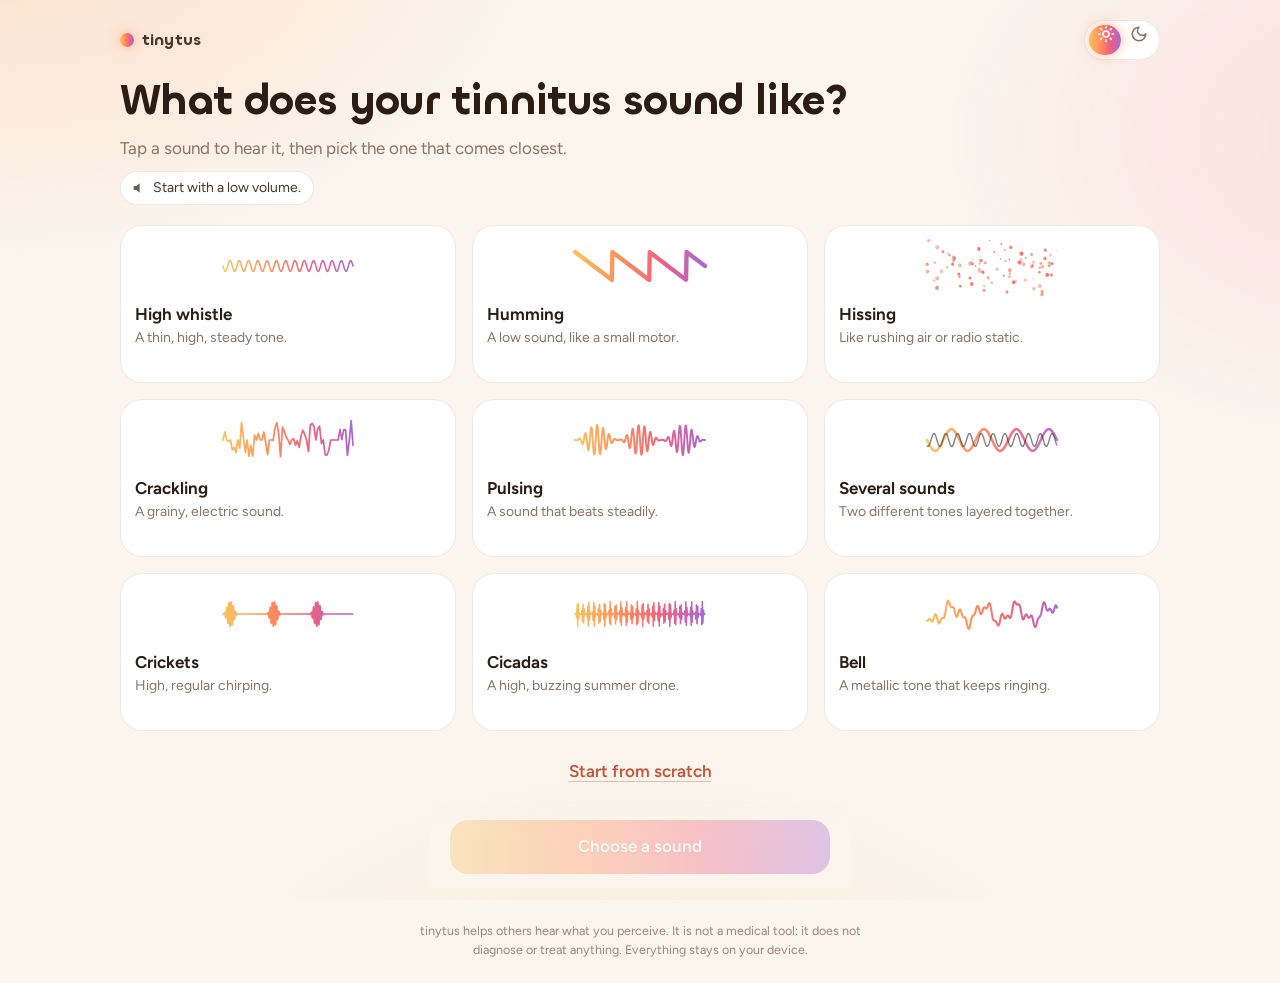
==== index.html @ e1b3e83a "Extend the frequency range to 20 Hz - 20 kHz - The spectrum and the frequency field now cover the fu" ====
<!doctype html>
<html lang="en">
<head>
  <meta charset="utf-8">
  <meta name="viewport" content="width=device-width, initial-scale=1, viewport-fit=cover">
  <meta name="theme-color" content="#fbf5ee">
  <meta name="description" content="Recreate the sound of your tinnitus and let your loved ones hear it.">
  <meta property="og:type" content="website">
  <meta property="og:site_name" content="tinytus">
  <meta property="og:url" content="https://tinytus.vercel.app/">
  <meta property="og:title" content="tinytus — hear what I hear">
  <meta property="og:description" content="Recreate the sound of your tinnitus and let your loved ones hear it.">
  <meta property="og:image" content="https://tinytus.vercel.app/images/og-image.jpg">
  <meta property="og:image:width" content="1200">
  <meta property="og:image:height" content="630">
  <meta property="og:image:alt" content="tinytus — Hear what I hear. A warm colour spectrum with two sound dots.">
  <meta name="twitter:card" content="summary_large_image">
  <meta name="twitter:image" content="https://tinytus.vercel.app/images/og-image.jpg">
  <title>tinytus</title>
  <!-- Apply the saved theme before the first paint (no flash). -->
  <script>try { if (localStorage.getItem('tinytus-theme') === 'night') document.documentElement.dataset.theme = 'night'; } catch (e) {}</script>
  <link rel="icon" href="icon.svg" type="image/svg+xml">
  <link rel="apple-touch-icon" href="apple-touch-icon.png">
  <link rel="preconnect" href="https://fonts.googleapis.com">
  <link rel="preconnect" href="https://fonts.gstatic.com" crossorigin>
  <link rel="stylesheet" href="https://fonts.googleapis.com/css2?family=Figtree:wght@400..700&display=swap">
  <link rel="preload" href="fonts/Chillax-Variable.woff2" as="font" type="font/woff2" crossorigin>
  <link rel="stylesheet" href="style.css">
  <script type="module" src="app.js"></script>
  <!-- Vercel Web Analytics: cookie-free visitor counts (only active once deployed on Vercel) -->
  <script>window.va = window.va || function () { (window.vaq = window.vaq || []).push(arguments); };</script>
  <script defer src="/_vercel/insights/script.js"></script>
</head>
<body class="tt-app">
  <svg width="0" height="0" style="position:absolute" aria-hidden="true">
    <defs>
      <linearGradient id="spec" x1="0" x2="1" y1="0" y2="0">
        <stop offset="0" style="stop-color:var(--spec-1)"/><stop offset=".35" style="stop-color:var(--spec-2)"/>
        <stop offset=".66" style="stop-color:var(--spec-3)"/><stop offset="1" style="stop-color:var(--spec-4)"/>
      </linearGradient>
      <symbol id="i-volume" viewBox="0 0 24 24"><path d="M4 9v6h4l5 4V5L8 9H4z" fill="currentColor"/></symbol>
      <symbol id="i-clock" viewBox="0 0 24 24"><path d="M12 3a9 9 0 1 0 9 9 9 9 0 0 0-9-9zm0 16a7 7 0 1 1 7-7 7 7 0 0 1-7 7zm.5-11H11v5l4.2 2.5.8-1.2-3.5-2.1z" fill="currentColor"/></symbol>
      <symbol id="i-share" viewBox="0 0 24 24"><path d="M12 3l4 4h-3v8h-2V7H8l4-4zM5 13h2v6h10v-6h2v8H5v-8z" fill="currentColor"/></symbol>
      <!-- Lucide (ISC): sun, moon, infinity -->
      <symbol id="i-sun" viewBox="0 0 24 24" fill="none" stroke="currentColor" stroke-width="2.2" stroke-linecap="round" stroke-linejoin="round"><path d="M12 2v2M12 20v2m-7.07-17.07 1.41 1.41m11.32 11.32 1.41 1.41M2 12h2m16 0h2M6.34 17.66l-1.41 1.41M19.07 4.93l-1.41 1.41"/><path d="M16 12a4 4 0 1 1-8 0 4 4 0 0 1 8 0Z"/></symbol>
      <symbol id="i-moon" viewBox="0 0 24 24" fill="none" stroke="currentColor" stroke-width="2.2" stroke-linecap="round" stroke-linejoin="round"><path d="M12 3a6 6 0 0 0 9 9 9 9 0 1 1-9-9Z"/></symbol>
      <symbol id="i-infinity" viewBox="0 0 24 24" fill="none" stroke="currentColor" stroke-width="2.2" stroke-linecap="round" stroke-linejoin="round"><path d="M12 12c-2-2.67-4-4-6-4a4 4 0 1 0 0 8c2 0 4-1.33 6-4Zm0 0c2 2.67 4 4 6 4a4 4 0 0 0 0-8c-2 0-4 1.33-6 4Z"/></symbol>
    </defs>
  </svg>

  <main id="app">
    <!-- 1. Choose a sound -->
    <section id="home" class="screen tt-screen">
      <div class="tt-topbar">
        <p class="tt-brand"><span class="tt-brand-dot"></span>tinytus</p>
        <button class="tt-theme" data-theme-toggle role="switch" aria-checked="false" aria-label="Night mode"><span class="on"><svg><use href="#i-sun"/></svg></span><span><svg><use href="#i-moon"/></svg></span></button>
      </div>
      <h1 class="tt-h1">What does your tinnitus sound like?</h1>
      <p class="tt-lead">Tap a sound to hear it, then pick the one that comes closest.</p>
      <p class="tt-caution"><svg aria-hidden="true"><use href="#i-volume"/></svg>Start with a low volume.</p>
      <button id="resume" class="tt-resume" hidden>
        <span class="tt-resume-art"></span><span><strong>Continue with my sound</strong><small>Your latest composition</small></span><span class="tt-chev">›</span>
      </button>
      <div id="presets" class="tt-presets"></div>
      <button id="fromScratch" class="tt-link">Start from scratch</button>
      <div class="tt-sticky"><button id="toEditor" class="tt-btn tt-btn--primary" disabled>Choose a sound</button></div>
    </section>

    <!-- 2. Editor -->
    <section id="editor" class="screen tt-screen" hidden>
      <header class="editor-bar">
        <button id="back" class="tt-icon-btn" aria-label="Back to sounds">‹</button>
        <h2 class="tt-h2">Fine-tune your sound</h2>
        <button class="tt-theme" data-theme-toggle role="switch" aria-checked="false" aria-label="Night mode"><span class="on"><svg><use href="#i-sun"/></svg></span><span><svg><use href="#i-moon"/></svg></span></button>
      </header>
      <div class="editor-grid">
        <div class="pad-col">
          <div id="tracks" class="tt-tracks"></div>
          <div id="pad" class="tt-pad" tabindex="0" role="application" aria-label="Spectrum: drag horizontally for a lower or higher sound, vertically for a purer or more diffuse sound">
            <div class="tt-pad-surface"><div class="tt-pad-grain"></div></div>
            <span class="tt-pad-lbl t">Pure</span>
            <span class="tt-pad-lbl b">Diffuse</span>
            <span class="tt-pad-lbl l">Lower</span>
            <span class="tt-pad-lbl r">Higher</span>
            <div id="padDots"></div>
          </div>
          <div class="freq-ctl">
            <span class="tt-ctl-name">Frequency</span>
            <div class="freq-box">
              <button id="freqDown" class="tt-icon-btn" aria-label="Lower frequency">−</button>
              <label class="freq-field"><input id="freq" class="tt-input" inputmode="decimal" enterkeyhint="done" autocomplete="off" aria-label="Frequency in hertz"><span>Hz</span></label>
              <button id="freqUp" class="tt-icon-btn" aria-label="Higher frequency">+</button>
            </div>
          </div>
          <p id="freqHint" class="tt-note freq-hint" role="status" hidden></p>
          <div id="trackActions" class="track-actions" hidden>
            <button id="toggleTrack" class="tt-chip">Mute this sound</button>
            <button id="deleteTrack" class="tt-chip tt-chip--danger">Remove</button>
          </div>
        </div>

        <div class="ctl-col">
          <div class="tt-controls">
            <label class="tt-ctl"><span class="tt-ctl-name">Loudness</span>
              <input type="range" class="tt-range" id="level" min="0" max="1" step="0.005">
              <span class="tt-ends"><span>Quiet</span><span>Loud</span></span></label>
            <label class="tt-ctl"><span class="tt-ctl-name">Pulse</span>
              <input type="range" class="tt-range" id="beat" min="0" max="1" step="0.005">
              <span class="tt-ends"><span>Steady</span><span>Pulsing</span></span></label>
            <label class="tt-ctl"><span class="tt-ctl-name">Grain</span>
              <input type="range" class="tt-range" id="grain" min="0" max="1" step="0.005">
              <span class="tt-ends"><span>Smooth</span><span>Grainy</span></span></label>
          </div>

          <details class="tt-more">
            <summary>More settings</summary>
            <div class="tt-more-body">
              <div class="tt-ctl"><span class="tt-ctl-name">Ear</span>
                <div class="tt-seg" id="ear">
                  <button data-v="L">Left</button><button data-v="B">Both</button><button data-v="R">Right</button>
                </div></div>
              <div class="tt-ctl"><span class="tt-ctl-name">Tone</span>
                <div class="tt-seg" id="wave">
                  <button data-v="sine">Soft</button><button data-v="triangle">Round</button><button data-v="sawtooth">Rich</button><button data-v="bell">Bell</button>
                </div></div>
              <div class="tt-ctl"><span class="tt-ctl-name">Pulse shape</span>
                <div class="tt-seg" id="shape">
                  <button data-v="smooth">Gentle</button><button data-v="chirp">Chirping</button><button data-v="buzz">Buzzing</button>
                </div></div>
              <label class="tt-ctl"><span class="tt-ctl-name">Pulse speed</span>
                <input type="range" class="tt-range" id="rate" min="0" max="1" step="0.005">
                <span class="tt-ends"><span>Slow</span><span>Fast</span></span></label>
              <label class="tt-ctl"><span class="tt-ctl-name">Sound width</span>
                <input type="range" class="tt-range" id="width" min="0" max="1" step="0.005">
                <span class="tt-ends"><span>Narrow</span><span>Wide</span></span></label>
            </div>
          </details>
          <p class="tt-note">Keep the volume comfortable and stop if the sound becomes unpleasant.</p>
        </div>
      </div>

      <div class="tt-tabbar-wrap">
        <nav class="tt-tabbar" aria-label="Sound actions">
          <button id="play" class="tt-tab tt-tab--listen" data-play="editor" data-on="on" aria-pressed="false"><span class="tt-play-ico"></span><span class="lbl tt-tab-lbl">Listen</span></button>
          <button id="longPlay" class="tt-tab tt-tab--toggle" data-long="tab" data-on="on" aria-pressed="false"><svg aria-hidden="true"><use href="#i-infinity"/></svg><span class="long-lbl tt-tab-lbl">Loop</span></button>
          <button id="share" class="tt-tab"><svg aria-hidden="true"><use href="#i-share"/></svg><span class="tt-tab-lbl">Share</span></button>
        </nav>
      </div>
    </section>

    <!-- 3. Received link -->
    <section id="shared" class="screen tt-screen" hidden>
      <div class="tt-topbar">
        <p class="tt-brand"><span class="tt-brand-dot"></span>tinytus</p>
        <button class="tt-theme" data-theme-toggle role="switch" aria-checked="false" aria-label="Night mode"><span class="on"><svg><use href="#i-sun"/></svg></span><span><svg><use href="#i-moon"/></svg></span></button>
      </div>
      <div class="tt-orb" aria-hidden="true"></div>
      <h1 class="tt-h1">Hear what I hear</h1>
      <p class="tt-lead">This sound was recreated by someone living with tinnitus, to help you understand what they hear.</p>
      <div class="tt-pad tt-pad--mini" aria-hidden="true"><div class="tt-pad-surface"><div class="tt-pad-grain"></div></div><div id="sharedDots"></div></div>
      <p id="sharedInfo" class="tt-note"></p>
      <button id="sharedPlay" class="tt-play tt-play--big" data-play="shared" data-on="tt-play--on" aria-pressed="false"><span class="tt-play-ico"></span><span class="lbl">Listen to this sound</span></button>
      <button id="sharedLong" class="tt-long" data-long="button" data-on="tt-long--on" aria-pressed="false">
        <svg aria-hidden="true"><use href="#i-clock"/></svg>
        <span><span class="long-lbl tt-long-lbl">Listen for 30 min</span><small>Keeps playing with the screen locked</small></span></button>
      <p class="tt-caution center"><svg aria-hidden="true"><use href="#i-volume"/></svg>Turn the volume down a little before listening.</p>
      <button id="sharedEdit" class="tt-link">Edit this sound</button>
      <button id="sharedNew" class="tt-link">Recreate my own tinnitus</button>
    </section>

    <footer class="tt-foot">tinytus helps others hear what you perceive. It is not a medical tool: it does not diagnose or treat anything. Everything stays on your device.</footer>
  </main>

  <dialog id="shareDialog" class="tt-dialog" aria-labelledby="shareTitle">
    <form method="dialog"><button class="tt-icon-btn tt-dialog-close" aria-label="Close">×</button></form>
    <h2 id="shareTitle" class="tt-dialog-title">Share my tinnitus</h2>
    <div class="tt-share-block">
      <h3>Send a link</h3>
      <p>Your loved ones listen in their browser, with no account or install.</p>
      <input id="shareUrl" class="tt-input" readonly aria-label="Share link">
      <div class="tt-row">
        <button id="nativeShare" class="tt-btn tt-btn--primary">Share link</button>
        <button id="copyLink" class="tt-btn tt-btn--secondary">Copy link</button>
      </div>
    </div>
    <div class="tt-share-block">
      <h3>Download the sound</h3>
      <p>A 15-second audio file, created on your device.</p>
      <button id="makeWav" class="tt-btn tt-btn--secondary">Create the audio file</button>
      <div id="wavReady" hidden>
        <audio id="wavPreview" controls preload="auto"></audio>
        <div class="tt-row">
          <a id="wavDownload" class="tt-btn tt-btn--secondary" download="my-tinnitus.wav">Save</a>
          <button id="wavShare" class="tt-btn tt-btn--primary" hidden>Share file</button>
        </div>
      </div>
    </div>
  </dialog>

  <div id="toast" class="tt-toast" role="status" aria-live="polite"></div>
</body>
</html>
---- style.css ----
/* tinytus — styles generated from the tinytus Design System (tokens + components/tinytus.css),
   followed by app-specific glue at the end of this file. */

@font-face { font-family: "Chillax"; src: url("fonts/Chillax-Variable.woff2") format("woff2"); font-weight: 200 700; font-style: normal; font-display: swap; }

/* ---------- Tokens ---------- */
:root {
  /* Base — warm neutrals ("Day", default) */
  --cream-50: #fffaf4;
  --cream-100: #fbf5ee;
  --cream-200: #f4ebe1;
  --cream-300: #eadccd;
  --ink-900: #2b1d14;
  --ink-700: #4a372b;
  --ink-500: #8a7466;
  --ink-400: #a8958a;
  --white: #ffffff;

  /* Spectrum stops — lower → higher */
  --spec-1: #f7c35f; /* honey */
  --spec-2: #ff8f5a; /* tangerine */
  --spec-3: #f0607e; /* rose */
  --spec-4: #a967d6; /* plum */
  --spec: linear-gradient(90deg, var(--spec-1) 0%, var(--spec-2) 35%, var(--spec-3) 66%, var(--spec-4) 100%);
  --spec-conic: conic-gradient(from 0deg, var(--spec-1), var(--spec-2), var(--spec-3), var(--spec-4), var(--spec-1));

  /* Track colours — one per layered sound (max 4) */
  --track-1: #f0803f;
  --track-2: #e0507c;
  --track-3: #9466d6;
  --track-4: #23a993;

  /* Semantic */
  --bg: var(--cream-100);
  --surface: var(--white);
  --surface-2: var(--cream-200);
  --surface-sunken: rgba(74, 44, 24, .06);
  --surface-dialog: var(--cream-50);
  --line: rgba(74, 44, 24, .10);
  --line-strong: rgba(74, 44, 24, .22);
  --text: var(--ink-900);
  --text-soft: var(--ink-700);
  --muted: var(--ink-500);
  --link: #c4553a;
  --link-underline: rgba(196, 85, 58, .35);
  --danger: #d2405e;
  --accent: var(--track-1);
  --on-spec: #ffffff;
  --play-bg: var(--ink-900);
  --play-fg: var(--cream-50);
  --play-on-bg: var(--white);
  --play-on-fg: var(--ink-900);
  --focus-ring: rgba(240, 128, 63, .55);
  --toast-bg: rgba(43, 29, 20, .96);
  --toast-fg: var(--cream-50);
  --backdrop: rgba(43, 29, 20, .32);

  /* Ambient background glows */
  --glow-1: rgba(255, 170, 110, .30);
  --glow-2: rgba(240, 96, 126, .16);
  --glow-3: rgba(247, 195, 95, .22);
  color-scheme: light;
}

/* "Night" — the original Tinnitus Studio palette from the source repo, kept as an alternate theme. */
[data-theme="night"] {
  --bg: #070b1e;
  --surface: rgba(255, 255, 255, .055);
  --surface-2: rgba(255, 255, 255, .1);
  --surface-sunken: rgba(0, 0, 0, .25);
  --surface-dialog: #0e1535;
  --line: rgba(255, 255, 255, .09);
  --line-strong: rgba(255, 255, 255, .45);
  --text: #eef1ff;
  --text-soft: #c6cdf0;
  --muted: #98a2c9;
  --link: #b9c3ff;
  --link-underline: rgba(185, 195, 255, .4);
  --danger: #ff9cb5;
  --spec-1: #129d93; --spec-2: #1f5fd0; --spec-3: #5b37c9; --spec-4: #c23a82; /* deeper than the original for the dark theme */
  --track-1: #3ee6d0; --track-2: #ff6fb5; --track-3: #a98bff; --track-4: #ffc46b;
  --accent: var(--track-1);
  --play-bg: #ffffff; --play-fg: #0b1030; --play-on-bg: #151c44; --play-on-fg: #ffffff;
  --focus-ring: rgba(255, 255, 255, .7);
  --toast-bg: rgba(24, 32, 74, .97); --toast-fg: #eef1ff;
  --backdrop: rgba(3, 5, 18, .65);
  --glow-1: rgba(38, 74, 190, .45); --glow-2: rgba(120, 50, 170, .32); --glow-3: rgba(20, 140, 160, .18);
  color-scheme: dark;
}
:root {
  --font-display: "Chillax", "Figtree", system-ui, sans-serif;
  --font-body: "Figtree", -apple-system, BlinkMacSystemFont, system-ui, "Segoe UI", sans-serif;

  /* Sizes — taken from the source app */
  --fs-display: clamp(28px, 7.4vw, 42px); /* @kind font */ /* h1 */
  --fs-dialog-title: 22px;
  --fs-play: 19px;
  --fs-body: 17px;   /* body, h2, card name */
  --fs-label: 15px;  /* control names, chips, pills */
  --fs-small: 14px;  /* lead small, card desc, brand */
  --fs-caption: 13px;/* notes, slider ends, pad labels */
  --fs-fine: 12.5px; /* footer */

  --lh-tight: 1.1; /* @kind font */
  --lh-snug: 1.2; /* @kind font */
  --lh-body: 1.45; /* @kind font */
  --tracking-display: -.015em; /* @kind font */
  --tracking-brand: .02em; /* @kind font */

  --fw-regular: 400; /* @kind font */
  --fw-medium: 500; /* @kind font */
  --fw-semibold: 600; /* @kind font */
  --fw-card: 650; /* @kind font */
  --fw-bold: 700; /* @kind font */

  /* Semantic */
  --text-h1: var(--fw-bold) var(--fs-display)/var(--lh-tight) var(--font-display); /* @kind font */
  --text-body: var(--fw-regular) var(--fs-body)/var(--lh-body) var(--font-body); /* @kind font */
}
:root {
  --space-1: 4px;
  --space-2: 6px;
  --space-3: 8px;
  --space-4: 10px;
  --space-5: 12px;
  --space-6: 14px;
  --space-7: 16px;
  --space-8: 18px;
  --space-9: 20px;
  --space-10: 22px;
  --space-12: 32px;

  --page-max: 1080px;
  --page-gutter: 20px;
  --pad-inset: 22px;   /* spectrum inner margin so the dot stays visible */
  --hit-min: 44px;

  /* Radii — exact values from source */
  --r-seg-btn: 10px;
  --r-chip: 12px;
  --r-seg: 14px;
  --r-toast: 16px;
  --r-btn: 18px;
  --r-row: 20px;
  --r-card: 22px;
  --r-dialog: 28px;
  --r-pad: 30px;
  --r-pill: 99px;

  /* Control heights */
  --h-chip: 40px;
  --h-btn: 54px;
  --h-long: 56px;
  --h-play: 64px;
}
:root {
  --shadow-card-selected: 0 12px 34px -14px rgba(232, 110, 70, .55);
  --shadow-primary: 0 10px 30px -10px rgba(240, 96, 100, .55);
  --shadow-play: 0 14px 40px -12px rgba(90, 50, 30, .45);
  --shadow-pad: 0 24px 60px -24px rgba(240, 110, 90, .65);
  --shadow-dialog: 0 30px 80px rgba(60, 30, 10, .22);
  --shadow-toast: 0 12px 40px rgba(60, 30, 10, .25);
  --shadow-thumb: 0 2px 10px rgba(60, 30, 10, .28);
  --shadow-dot: 0 4px 12px rgba(60, 20, 10, .3);
  --glow-brand: 0 0 12px rgba(255, 140, 90, .6);

  --ease: ease; /* @kind other */
  --dur-press: .15s; /* @kind other */
  --dur-state: .2s; /* @kind other */
  --dur-fade: .25s; /* @kind other */
  --dur-enter: .35s; /* @kind other */
  --press-scale: .97; /* @kind other */
  --blur-backdrop: 6px; /* @kind other */
}
[data-theme="night"] {
  --shadow-card-selected: 0 12px 34px -14px rgba(120, 110, 255, .9);
  --shadow-primary: 0 10px 30px -10px rgba(110, 90, 255, .8);
  --shadow-play: 0 14px 40px -12px rgba(140, 150, 255, .8);
  --shadow-pad: 0 24px 60px -24px rgba(90, 100, 255, .75);
  --shadow-dialog: 0 30px 80px rgba(0, 0, 0, .6);
  --shadow-toast: 0 12px 40px rgba(0, 0, 0, .5);
  --shadow-thumb: 0 2px 10px rgba(0, 0, 30, .5);
  --shadow-dot: 0 4px 12px rgba(0, 0, 30, .35);
  --glow-brand: 0 0 12px rgba(80, 140, 255, .7);
}

/* ---------- Components ---------- */
/* tinytus component styles. Values mirror the source app's style.css; colours route through tokens. */
.tt-app{position:relative;min-height:100%;background:var(--bg);color:var(--text);font:var(--text-body);-webkit-font-smoothing:antialiased;-webkit-tap-highlight-color:transparent;isolation:isolate}
.tt-app::before{content:"";position:absolute;inset:0;z-index:-1;pointer-events:none;background:radial-gradient(70vmax 45vmax at 0% -10%,var(--glow-1),transparent 60%),radial-gradient(60vmax 40vmax at 110% 15%,var(--glow-2),transparent 60%),radial-gradient(60vmax 40vmax at 50% 120%,var(--glow-3),transparent 60%)}
:where(.tt-app) *{box-sizing:border-box}
:where(.tt-app) :where(button,input){font:inherit;color:inherit}
:where(.tt-app) a{color:var(--link)}
:where(.tt-app) a:hover{color:var(--text)}
.tt-btn,.tt-icon-btn,.tt-chip,.tt-pill,.tt-card,.tt-play,.tt-long,.tt-resume,.tt-link,.tt-seg button{cursor:pointer;border:0;background:none;padding:0;touch-action:manipulation;font:inherit;color:inherit}
.tt-app :focus-visible{outline:3px solid var(--focus-ring);outline-offset:3px}
.tt-screen{animation:tt-enter var(--dur-enter) var(--ease) both}
@keyframes tt-enter{from{opacity:0;transform:translateY(8px)}}

/* Type */
.tt-h1{font-family:var(--font-display);font-size:var(--fs-display);line-height:var(--lh-tight);letter-spacing:var(--tracking-display);margin:0 0 12px;font-weight:var(--fw-semibold);text-wrap:balance}
.tt-h2{font-size:var(--fs-body);font-weight:var(--fw-semibold);margin:0;text-align:center}
.tt-lead{color:var(--muted);margin:0 0 10px;max-width:34em;text-wrap:pretty}
.tt-note{font-size:var(--fs-caption);color:var(--muted);text-align:center;margin:10px 0 0}
.tt-foot{font-size:var(--fs-fine);color:var(--muted);opacity:.85;text-align:center;max-width:36em;margin:34px auto 0;padding:0 0 24px;line-height:1.5}

/* Brand */
.tt-brand{display:flex;align-items:center;gap:8px;margin:4px 0 18px;font-family:var(--font-display);font-size:16px;font-weight:var(--fw-semibold);color:var(--text-soft);letter-spacing:.01em}
.tt-brand-dot{width:14px;height:14px;border-radius:50%;background:var(--spec);box-shadow:var(--glow-brand);flex:none}
.tt-orb{width:120px;height:120px;margin:10px auto 22px;border-radius:50%;background:var(--spec-conic);filter:blur(14px);opacity:.85;animation:tt-orb 9s linear infinite}
@keyframes tt-orb{to{transform:rotate(360deg)}}

/* Caution */
.tt-caution{display:inline-flex;align-items:center;gap:6px;font-size:var(--fs-small);color:var(--text-soft);margin:0 0 20px;background:var(--surface);border:1px solid var(--line);padding:6px 12px 6px 10px;border-radius:var(--r-pill)}
.tt-caution svg{width:16px;height:16px;opacity:.8}

/* Buttons */
.tt-btn{display:inline-flex;align-items:center;justify-content:center;gap:8px;min-height:var(--h-btn);padding:0 22px;border-radius:var(--r-btn);font-weight:var(--fw-semibold);width:100%;text-decoration:none;transition:transform var(--dur-press),opacity var(--dur-state),background var(--dur-state)}
.tt-btn--primary{background:var(--spec);color:var(--on-spec);box-shadow:var(--shadow-primary);text-shadow:0 1px 2px rgba(60,20,0,.22)}
.tt-btn--secondary{background:var(--surface-2);border:1px solid var(--line)}
.tt-btn--secondary:hover{background:var(--cream-300)}
[data-theme="night"] .tt-btn--secondary:hover{background:rgba(255,255,255,.14)}
.tt-btn--primary:hover{filter:saturate(1.08) brightness(1.03)}
.tt-btn:active,.tt-card:active,.tt-pill:active,.tt-play:active,.tt-chip:active{transform:scale(var(--press-scale))}
.tt-btn:disabled{opacity:.35;box-shadow:none;cursor:default;transform:none}
.tt-btn svg{width:20px;height:20px}
.tt-link{display:block;margin:18px auto 0;padding:10px 16px;color:var(--link);font-weight:var(--fw-semibold);text-decoration:underline;text-underline-offset:4px;text-decoration-color:var(--link-underline)}
.tt-link:hover{text-decoration-color:currentColor}
.tt-icon-btn{width:44px;height:44px;border-radius:50%;font-size:30px;line-height:1;display:grid;place-items:center;background:var(--surface);border:1px solid var(--line)}
.tt-icon-btn:hover{background:var(--surface-2)}
.tt-chip{min-height:var(--h-chip);padding:0 16px;border-radius:var(--r-chip);background:var(--surface);border:1px solid var(--line);font-size:var(--fs-label)}
.tt-chip:hover{background:var(--surface-2)}
.tt-chip--danger{color:var(--danger)}

/* Preset card */
.tt-card{position:relative;display:flex;flex-direction:column;align-items:flex-start;text-align:left;padding:14px 14px 16px;border-radius:var(--r-card);background:var(--surface);border:1px solid var(--line);min-height:158px;width:100%;transition:transform var(--dur-press),background var(--dur-fade),border-color var(--dur-fade),box-shadow var(--dur-fade)}
.tt-card:hover{border-color:var(--line-strong)}
.tt-card-art{display:block;width:100%;height:52px;margin-bottom:12px}
.tt-card-art svg{width:100%;height:100%;overflow:visible}
.tt-card-name{font-weight:var(--fw-card);font-size:var(--fs-body);line-height:var(--lh-snug)}
.tt-card-desc{font-size:var(--fs-small);color:var(--muted);margin-top:4px;line-height:1.35}
.tt-card--selected{background:linear-gradient(160deg,color-mix(in oklab,var(--spec-2) 18%,var(--surface)),color-mix(in oklab,var(--spec-4) 12%,var(--surface)));border-color:var(--line-strong);box-shadow:var(--shadow-card-selected)}
.tt-eq{position:absolute;top:12px;right:12px;display:flex;gap:3px;align-items:flex-end;height:14px;opacity:0;transition:opacity var(--dur-state)}
.tt-eq i{width:3px;height:100%;border-radius:2px;background:var(--text);transform-origin:bottom;animation:tt-eq .9s ease-in-out infinite}
.tt-eq i:nth-child(2){animation-delay:-.3s}.tt-eq i:nth-child(3){animation-delay:-.6s}
.tt-card--playing .tt-eq{opacity:1}
@keyframes tt-eq{0%,100%{transform:scaleY(.3)}50%{transform:scaleY(1)}}
.tt-presets{display:grid;grid-template-columns:repeat(2,minmax(0,1fr));gap:12px}
@media (min-width:720px){.tt-presets{grid-template-columns:repeat(3,minmax(0,1fr));gap:16px}}

/* Resume row */
.tt-resume{display:flex;align-items:center;gap:14px;width:100%;text-align:left;margin:0 0 16px;padding:12px 16px;border-radius:var(--r-row);background:var(--surface-2);border:1px solid var(--line)}
.tt-resume-art{width:64px;height:36px;flex:none}
.tt-resume-art svg{width:100%;height:100%}
.tt-resume strong{display:block;font-weight:var(--fw-semibold)}
.tt-resume small{color:var(--muted);font-size:var(--fs-small)}
.tt-chev{margin-left:auto;font-size:28px;color:var(--muted)}

/* Track pills */
.tt-tracks{display:flex;flex-wrap:wrap;gap:8px;margin-bottom:12px}
.tt-pill{display:inline-flex;align-items:center;gap:8px;min-height:var(--h-chip);padding:0 14px;border-radius:var(--r-pill);background:var(--surface);border:1px solid var(--line);font-size:var(--fs-label);font-weight:var(--fw-semibold);transition:background var(--dur-state),border-color var(--dur-state)}
.tt-pill i{width:10px;height:10px;border-radius:50%;background:var(--c);box-shadow:0 0 8px var(--c)}
.tt-pill--active{background:var(--surface-2);border-color:var(--c)}
.tt-pill--muted{color:var(--muted)}
.tt-pill--muted i{background:transparent;box-shadow:inset 0 0 0 2px var(--c)}
.tt-pill--add{color:var(--muted);font-weight:var(--fw-medium);border-style:dashed;border-color:var(--line-strong)}

/* Spectrum pad */
.tt-pad{position:relative;width:100%;aspect-ratio:1/.92;border-radius:var(--r-pad);touch-action:none;user-select:none;-webkit-user-select:none;cursor:crosshair;box-shadow:var(--shadow-pad)}
.tt-pad--wide{aspect-ratio:4/3.3}
.tt-pad-surface{position:absolute;inset:0;border-radius:inherit;overflow:hidden;background:var(--spec)}
.tt-pad-surface::before{content:"";position:absolute;inset:0;background:linear-gradient(to bottom,rgba(255,255,255,.26),rgba(255,255,255,0) 38%,rgba(60,20,30,.22))}
.tt-pad-grain{position:absolute;inset:0;opacity:.7;mix-blend-mode:overlay;background-image:url("data:image/svg+xml,%3Csvg xmlns='http://www.w3.org/2000/svg' width='160' height='160'%3E%3Cfilter id='n'%3E%3CfeTurbulence type='fractalNoise' baseFrequency='.9' numOctaves='2' stitchTiles='stitch'/%3E%3CfeColorMatrix values='0 0 0 0 1 0 0 0 0 1 0 0 0 0 1 0 0 0 1.4 -.25'/%3E%3C/filter%3E%3Crect width='100%25' height='100%25' filter='url(%23n)'/%3E%3C/svg%3E");-webkit-mask-image:linear-gradient(to bottom,transparent 12%,#000 92%);mask-image:linear-gradient(to bottom,transparent 12%,#000 92%)}
.tt-pad-lbl{position:absolute;font-size:var(--fs-caption);font-weight:var(--fw-semibold);color:rgba(255,255,255,.95);text-shadow:0 1px 6px rgba(80,20,10,.4);pointer-events:none;white-space:nowrap}
.tt-pad-lbl.t{top:12px;left:50%;transform:translateX(-50%)}.tt-pad-lbl.b{bottom:12px;left:50%;transform:translateX(-50%)}
.tt-pad-lbl.l{left:14px;top:50%;transform:translateY(-50%)}.tt-pad-lbl.r{right:14px;top:50%;transform:translateY(-50%)}
.tt-pad--mini{aspect-ratio:2.4/1;border-radius:var(--r-card);cursor:default;max-width:420px;margin:0 auto}
.tt-dot{position:absolute;pointer-events:none;left:calc(var(--inset,22px) + (100% - 2 * var(--inset,22px)) * var(--x));top:calc(var(--inset,22px) + (100% - 2 * var(--inset,22px)) * var(--y));width:22px;height:22px;margin:-11px 0 0 -11px;border-radius:50%;background:var(--c);border:2px solid rgba(255,255,255,.95);box-shadow:var(--shadow-dot);transition:left .25s ease,top .25s ease,width .2s,height .2s,margin .2s}
.tt-pad--mini .tt-dot{width:16px;height:16px;margin:-8px 0 0 -8px}
.tt-dot--off{background:rgba(255,255,255,.25);opacity:.7}
.tt-dot--current{width:44px;height:44px;margin:-22px 0 0 -22px;background:#fff;border:0;z-index:2;box-shadow:0 0 0 7px rgba(255,255,255,.32),0 10px 28px rgba(80,20,10,.35)}
.tt-dot--current::after{content:"";position:absolute;inset:13px;border-radius:50%;background:var(--c)}
.tt-dot--current.tt-dot--off::after{background:transparent;box-shadow:inset 0 0 0 3px var(--c)}
.tt-pad--dragging .tt-dot--current{transition:width .2s,height .2s,margin .2s}
.tt-dot--beating{animation:tt-beat var(--bd,.8s) ease-in-out infinite}
@keyframes tt-beat{50%{transform:scale(1.22)}}
.tt-freq{font-size:var(--fs-small);color:var(--muted);text-align:center;margin:10px 0 0;font-variant-numeric:tabular-nums}

/* Controls panel + slider */
.tt-controls{background:var(--surface);border:1px solid var(--line);border-radius:var(--r-card);padding:6px 18px 10px}
.tt-ctl{display:block;padding:10px 0 4px}
.tt-ctl+.tt-ctl{border-top:1px solid var(--line)}
.tt-ctl-name{display:block;font-size:var(--fs-label);font-weight:var(--fw-semibold);margin-bottom:2px}
.tt-ends{display:flex;justify-content:space-between;font-size:var(--fs-caption);color:var(--muted);margin-top:-2px}
.tt-range{-webkit-appearance:none;appearance:none;width:100%;height:38px;background:transparent;margin:0;--v:50%}
.tt-range::-webkit-slider-runnable-track{height:6px;border-radius:3px;background:linear-gradient(90deg,var(--accent) var(--v),var(--surface-sunken) var(--v))}
.tt-range::-webkit-slider-thumb{-webkit-appearance:none;width:28px;height:28px;margin-top:-11px;border-radius:50%;background:#fff;border:1px solid var(--line);box-shadow:var(--shadow-thumb)}
.tt-range::-moz-range-track{height:6px;border-radius:3px;background:var(--surface-sunken)}
.tt-range::-moz-range-progress{height:6px;border-radius:3px;background:var(--accent)}
.tt-range::-moz-range-thumb{width:28px;height:28px;border:0;border-radius:50%;background:#fff;box-shadow:var(--shadow-thumb)}
[data-theme="night"] .tt-range::-webkit-slider-runnable-track{background:linear-gradient(90deg,var(--accent) var(--v),rgba(255,255,255,.14) var(--v))}

/* Segmented */
.tt-seg{display:flex;gap:4px;padding:4px;margin:6px 0 8px;border-radius:var(--r-seg);background:var(--surface-sunken)}
.tt-seg button{flex:1;min-height:40px;border-radius:var(--r-seg-btn);font-size:var(--fs-label);color:var(--muted)}
.tt-seg button.on{background:var(--surface);color:var(--text);font-weight:var(--fw-semibold);box-shadow:0 1px 3px rgba(60,30,10,.1)}
[data-theme="night"] .tt-seg button.on{background:var(--surface-2);box-shadow:none}

/* Switch */
.tt-switch-row{display:flex;align-items:center;justify-content:space-between;padding:14px 0 4px;border-top:1px solid var(--line);font-size:var(--fs-label);font-weight:var(--fw-semibold)}
.tt-switch{-webkit-appearance:none;appearance:none;width:50px;height:30px;border-radius:var(--r-pill);background:var(--surface-sunken);position:relative;cursor:pointer;transition:background var(--dur-state);margin:0;flex:none}
[data-theme="night"] .tt-switch{background:rgba(255,255,255,.16)}
.tt-switch::before{content:"";position:absolute;top:3px;left:3px;width:24px;height:24px;border-radius:50%;background:#fff;box-shadow:0 1px 3px rgba(60,30,10,.2);transition:transform var(--dur-state)}
.tt-switch:checked{background:var(--accent)}
.tt-switch:checked::before{transform:translateX(20px)}

/* Disclosure */
.tt-more{margin-top:16px;border-radius:var(--r-btn);background:var(--surface);border:1px solid var(--line)}
.tt-more summary{list-style:none;cursor:pointer;padding:14px 18px;font-size:var(--fs-label);font-weight:var(--fw-semibold);color:var(--text-soft);display:flex;justify-content:space-between;align-items:center}
.tt-more summary::-webkit-details-marker{display:none}
.tt-more summary::after{content:"›";font-size:22px;transform:rotate(90deg);transition:transform var(--dur-state);color:var(--muted)}
.tt-more[open] summary::after{transform:rotate(-90deg)}
.tt-more-body{padding:0 18px 14px}
.tt-more-body .tt-ctl{border-top:1px solid var(--line)}

/* Play */
.tt-play{display:flex;align-items:center;justify-content:center;gap:12px;width:100%;min-height:var(--h-play);border-radius:var(--r-pill);background:var(--play-bg);color:var(--play-fg);font-size:var(--fs-play);font-weight:var(--fw-bold);box-shadow:var(--shadow-play);transition:background var(--dur-fade),color var(--dur-fade),transform var(--dur-press)}
.tt-play-ico{width:0;height:0;border-style:solid;border-width:10px 0 10px 16px;border-color:transparent transparent transparent currentColor}
.tt-play--on{background:var(--play-on-bg);color:var(--play-on-fg);box-shadow:0 0 0 2px var(--line-strong),var(--shadow-play)}
.tt-play--on .tt-play-ico{width:16px;height:16px;border:0;border-radius:3px;background:var(--spec)}
.tt-play--big{max-width:360px;margin:22px auto 0}
.tt-play--nudge{animation:tt-nudge .6s ease 2}
@keyframes tt-nudge{30%{transform:scale(1.05)}60%{transform:scale(.98)}}

/* Long listen */
.tt-long{display:flex;align-items:center;gap:12px;width:100%;margin-top:12px;padding:10px 16px;min-height:var(--h-long);border-radius:var(--r-btn);background:var(--surface);border:1px solid var(--line);text-align:left;transition:background var(--dur-state),border-color var(--dur-state)}
.tt-long svg{width:22px;height:22px;flex:none;color:var(--link)}
.tt-long>span{display:flex;flex-direction:column}
.tt-long-lbl{font-weight:var(--fw-semibold);font-size:16px;font-variant-numeric:tabular-nums}
.tt-long small{font-size:var(--fs-caption);color:var(--muted)}
.tt-long--on{background:var(--surface-2);border-color:var(--line-strong)}

/* Sticky bottom bar */
.tt-sticky{position:sticky;bottom:0;z-index:5;margin:8px -20px 0;padding:18px 20px 16px;background:linear-gradient(to bottom,transparent,var(--bg) 45%)}

/* Dialog / sheet */
.tt-backdrop{position:absolute;inset:0;z-index:40;display:flex;align-items:center;justify-content:center;background:var(--backdrop);-webkit-backdrop-filter:blur(var(--blur-backdrop));backdrop-filter:blur(var(--blur-backdrop))}
.tt-backdrop--sheet{align-items:flex-end}
.tt-dialog{position:relative;width:min(520px,calc(100% - 24px));max-height:92%;overflow:auto;padding:22px 20px 24px;border:1px solid var(--line);border-radius:var(--r-dialog);background:var(--surface-dialog);color:var(--text);box-shadow:var(--shadow-dialog);animation:tt-enter .3s ease both}
.tt-backdrop--sheet .tt-dialog{width:100%;border-radius:var(--r-dialog) var(--r-dialog) 0 0}
.tt-dialog-close{position:absolute;top:14px;right:14px}
.tt-dialog-title{text-align:left;font-family:var(--font-display);font-size:var(--fs-dialog-title);font-weight:var(--fw-semibold);margin:4px 50px 16px 2px}
.tt-share-block{background:var(--surface);border:1px solid var(--line);border-radius:var(--r-row);padding:16px}
.tt-share-block+.tt-share-block{margin-top:12px}
.tt-share-block h3{margin:0 0 4px;font-size:var(--fs-body);font-weight:var(--fw-bold)}
.tt-share-block p{margin:0 0 12px;font-size:var(--fs-small);color:var(--muted)}
.tt-input{width:100%;padding:12px 14px;border-radius:var(--r-chip);border:1px solid var(--line);background:var(--surface-sunken);font-size:var(--fs-small);color:var(--text-soft);margin-bottom:10px}
.tt-row{display:flex;gap:10px}.tt-row>*{flex:1}

/* Toast */
.tt-toast{position:absolute;left:50%;bottom:96px;z-index:50;width:max-content;max-width:calc(100% - 32px);padding:12px 18px;border-radius:var(--r-toast);background:var(--toast-bg);color:var(--toast-fg);border:1px solid var(--line);box-shadow:var(--shadow-toast);font-size:var(--fs-label);text-align:center;opacity:0;transform:translate(-50%,12px);pointer-events:none;transition:opacity var(--dur-fade),transform var(--dur-fade)}
.tt-toast--show{opacity:1;transform:translate(-50%,0)}
.tt-toast--static{position:static;transform:none;opacity:1}

@media (prefers-reduced-motion:reduce){.tt-app *,.tt-app *::before,.tt-app *::after{animation:none!important;transition:none!important}}

/* Theme toggle */
.tt-theme{position:relative;display:inline-grid;grid-template-columns:1fr 1fr;width:76px;height:40px;padding:4px;border-radius:var(--r-pill);background:var(--surface);border:1px solid var(--line);cursor:pointer;flex:none}
.tt-theme::before{content:"";position:absolute;top:4px;left:4px;width:32px;height:30px;border-radius:var(--r-pill);background:var(--spec);box-shadow:var(--glow-brand);transition:transform var(--dur-fade) var(--ease)}
.tt-theme--night::before{transform:translateX(34px)}
.tt-theme span{position:relative;display:grid;place-items:center;color:var(--muted);transition:color var(--dur-fade)}
.tt-theme span svg{width:18px;height:18px}
.tt-theme span.on{color:#fff}

/* Action tab bar */
.tt-tabbar-wrap{position:sticky;bottom:0;z-index:5;margin:8px -20px 0;padding:16px 20px 14px;background:linear-gradient(to bottom,transparent,var(--bg) 40%)}
.tt-tabbar{display:grid;grid-template-columns:minmax(0,1.5fr) minmax(0,1fr) minmax(0,1fr);gap:4px;padding:5px;border-radius:var(--r-pill);background:var(--surface);border:1px solid var(--line);box-shadow:var(--shadow-play)}
.tt-tab{display:flex;align-items:center;justify-content:center;gap:8px;min-height:54px;padding:0 12px;border-radius:var(--r-pill);font-size:var(--fs-label);font-weight:var(--fw-semibold);color:var(--text-soft);cursor:pointer;border:0;background:none;font-family:inherit;transition:background var(--dur-fade),color var(--dur-fade),transform var(--dur-press)}
.tt-tab:hover{background:var(--surface-2)}
.tt-tab:active{transform:scale(var(--press-scale))}
.tt-tab svg{width:20px;height:20px;flex:none}
.tt-tab--listen{background:var(--play-bg);color:var(--play-fg);font-size:17px;font-weight:var(--fw-bold)}
.tt-tab--listen:hover{background:var(--play-bg)}
.tt-tab--listen.on{background:var(--spec);color:var(--on-spec);text-shadow:0 1px 2px rgba(60,20,0,.22)}
.tt-tab--listen .tt-play-ico{border-width:8px 0 8px 13px}
.tt-tab--listen.on .tt-play-ico{width:13px;height:13px;border:0;border-radius:3px;background:currentColor}
.tt-tab--toggle.on{background:var(--surface-2);color:var(--text)}
.tt-tab--toggle.on svg{color:var(--accent)}
.tt-tab-lbl{white-space:nowrap;overflow:hidden;text-overflow:ellipsis;font-variant-numeric:tabular-nums}
.tt-tab--nudge{animation:tt-nudge .6s ease 2}
.tt-topbar{display:flex;align-items:center;justify-content:space-between;gap:12px;margin:4px 0 18px}.tt-topbar .tt-brand{margin:0}

/* ---------- App glue ---------- */
html { -webkit-text-size-adjust: 100%; background: var(--bg); }
body.tt-app { margin: 0; min-height: 100vh; min-height: 100dvh; }
body.tt-app::before { position: fixed; } /* glows stay put while scrolling */
[hidden] { display: none !important; }
#app {
  max-width: var(--page-max); margin: 0 auto;
  padding: calc(16px + env(safe-area-inset-top)) calc(var(--page-gutter) + env(safe-area-inset-right)) 0 calc(var(--page-gutter) + env(safe-area-inset-left));
}
.tt-caution.center { display: flex; width: max-content; max-width: 100%; margin: 14px auto 6px; }
.tt-sticky, .tt-tabbar-wrap { padding-bottom: calc(14px + env(safe-area-inset-bottom)); }
@media (min-width: 720px) { .tt-sticky { max-width: 420px; margin-left: auto; margin-right: auto; } }

/* Editor layout */
.editor-bar { display: grid; grid-template-columns: 76px 1fr 76px; align-items: center; margin-bottom: 14px; }
.editor-bar .tt-theme { justify-self: end; }
.editor-grid { display: grid; gap: 18px; }
.track-actions { display: flex; gap: 8px; justify-content: center; margin-top: 12px; }
@media (min-width: 900px) {
  .editor-grid { grid-template-columns: minmax(0, 1.3fr) minmax(320px, 1fr); gap: 32px; align-items: start; }
  .ctl-col { position: sticky; top: 20px; }
  #pad { aspect-ratio: 4 / 3.3; }
  .tt-tabbar-wrap { max-width: 560px; margin-left: auto; margin-right: auto; background: none; }
}
.tt-tab svg { color: inherit; }
.tt-theme span svg { display: block; }

/* Received link */
#shared { text-align: center; max-width: 520px; margin: 0 auto; }
#shared .tt-lead { margin: 0 auto 22px; }
.tt-pad--mini { --inset: 16px; }
#shared .tt-long { max-width: 360px; margin: 12px auto 0; }

/* Native <dialog> dressed as the design-system dialog / bottom sheet */
dialog.tt-dialog { margin: auto; color: var(--text); }
dialog.tt-dialog::backdrop { background: var(--backdrop); -webkit-backdrop-filter: blur(var(--blur-backdrop)); backdrop-filter: blur(var(--blur-backdrop)); }
dialog.tt-dialog form { position: absolute; top: 14px; right: 14px; margin: 0; }
dialog.tt-dialog .tt-dialog-close { position: static; }
@media (max-width: 600px) {
  dialog.tt-dialog { width: 100%; max-width: 100%; margin: auto 0 0; border-radius: var(--r-dialog) var(--r-dialog) 0 0; padding-bottom: calc(24px + env(safe-area-inset-bottom)); }
}
dialog.tt-dialog audio { width: 100%; margin-bottom: 10px; }
a.tt-btn { color: inherit; }

/* Toast: fixed above the bottom bars */
.tt-toast { position: fixed; bottom: calc(100px + env(safe-area-inset-bottom)); }
.tt-foot { padding-bottom: calc(24px + env(safe-area-inset-bottom)); }

/* Grain on the spectrum: barely there at the top (pure), clearly visible at the bottom (diffuse).
   A light speckle (overlay) plus a darker speckle (soft-light) that only appears in the lower half. */
.tt-pad-grain {
  opacity: 1;
  background-image: url("data:image/svg+xml,%3Csvg xmlns='http://www.w3.org/2000/svg' width='160' height='160'%3E%3Cfilter id='n'%3E%3CfeTurbulence type='fractalNoise' baseFrequency='.9' numOctaves='2' stitchTiles='stitch'/%3E%3CfeColorMatrix values='0 0 0 0 1 0 0 0 0 1 0 0 0 0 1 0 0 0 1.9 -.35'/%3E%3C/filter%3E%3Crect width='100%25' height='100%25' filter='url(%23n)'/%3E%3C/svg%3E");
  -webkit-mask-image: linear-gradient(to bottom, transparent 10%, rgba(0, 0, 0, .55) 50%, #000 80%);
  mask-image: linear-gradient(to bottom, transparent 10%, rgba(0, 0, 0, .55) 50%, #000 80%);
}
.tt-pad-grain::after {
  content: ""; position: absolute; inset: 0; mix-blend-mode: soft-light; opacity: .9;
  background-image: url("data:image/svg+xml,%3Csvg xmlns='http://www.w3.org/2000/svg' width='140' height='140'%3E%3Cfilter id='m'%3E%3CfeTurbulence type='fractalNoise' baseFrequency='1.1' numOctaves='2' seed='7' stitchTiles='stitch'/%3E%3CfeColorMatrix values='0 0 0 0 0 0 0 0 0 0 0 0 0 0 0 0 0 0 2.2 -.6'/%3E%3C/filter%3E%3Crect width='100%25' height='100%25' filter='url(%23m)'/%3E%3C/svg%3E");
  -webkit-mask-image: linear-gradient(to bottom, transparent 45%, #000 95%);
  mask-image: linear-gradient(to bottom, transparent 45%, #000 95%);
}

/* Narrow phones: icon above the label for Loop / Share, so longer words (e.g. French) never truncate. */
@media (max-width: 440px) {
  .tt-tabbar { grid-template-columns: minmax(0, 1.4fr) minmax(0, 1fr) minmax(0, 1fr); }
  .tt-tab:not(.tt-tab--listen) { flex-direction: column; gap: 2px; padding: 0 4px; font-size: 13px; }
  .tt-tab:not(.tt-tab--listen) svg { width: 19px; height: 19px; }
}

/* Frequency of the selected sound: always visible, typed or nudged with − / + */
.freq-ctl { display: flex; align-items: center; justify-content: space-between; gap: 12px; margin-top: 14px; padding: 8px 8px 8px 18px; background: var(--surface); border: 1px solid var(--line); border-radius: var(--r-card); }
.freq-ctl .tt-ctl-name { margin: 0; }
.freq-box { display: flex; align-items: center; gap: 8px; }
.freq-box .tt-icon-btn { font-size: 26px; touch-action: manipulation; user-select: none; -webkit-user-select: none; }
.freq-field { position: relative; display: flex; align-items: center; }
#freq { width: 112px; margin: 0; padding: 10px 40px 10px 10px; text-align: right; font-size: 19px; font-weight: 600; color: var(--text); font-variant-numeric: tabular-nums; }
.freq-field span { position: absolute; right: 12px; font-size: 15px; color: var(--muted); pointer-events: none; }
.freq-hint { margin: 8px 6px 0; }
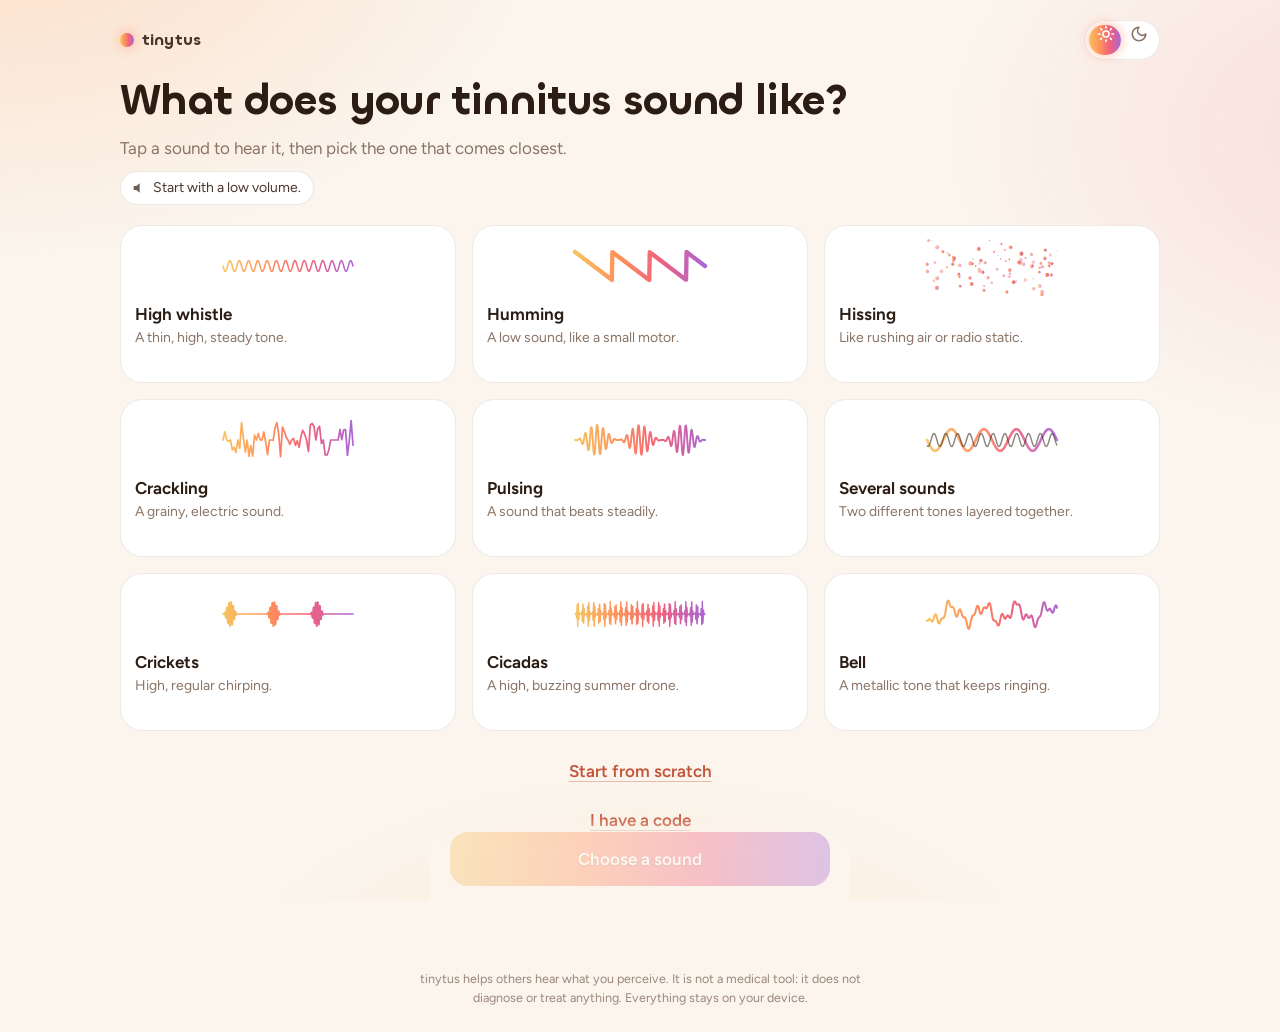
==== commit d9ffbde3: "Add sound codes and a printable report for the doctor - Share dialog shows the sound's short code, w" ====
--- a/index.html
+++ b/index.html
@@ -63,6 +63,13 @@
       </button>
       <div id="presets" class="tt-presets"></div>
       <button id="fromScratch" class="tt-link">Start from scratch</button>
+      <details class="code-entry">
+        <summary class="tt-link">I have a code</summary>
+        <form class="code-form" data-code-form autocomplete="off">
+          <input class="tt-input" name="code" placeholder="Paste or type the code" aria-label="Sound code" autocapitalize="off" autocorrect="off" spellcheck="false">
+          <button class="tt-btn tt-btn--secondary">Open</button>
+        </form>
+      </details>
       <div class="tt-sticky"><button id="toEditor" class="tt-btn tt-btn--primary" disabled>Choose a sound</button></div>
     </section>
 
@@ -133,6 +140,12 @@
               <label class="tt-ctl"><span class="tt-ctl-name">Sound width</span>
                 <input type="range" class="tt-range" id="width" min="0" max="1" step="0.005">
                 <span class="tt-ends"><span>Narrow</span><span>Wide</span></span></label>
+              <div class="tt-ctl"><span class="tt-ctl-name">Load a code</span>
+                <form class="code-form" data-code-form autocomplete="off">
+                  <input class="tt-input" name="code" placeholder="Paste or type the code" aria-label="Sound code" autocapitalize="off" autocorrect="off" spellcheck="false">
+                  <button class="tt-btn tt-btn--secondary">Open</button>
+                </form>
+              </div>
             </div>
           </details>
           <p class="tt-note">Keep the volume comfortable and stop if the sound becomes unpleasant.</p>
@@ -184,6 +197,15 @@
       </div>
     </div>
     <div class="tt-share-block">
+      <h3>My code</h3>
+      <p>Keep this code to find your sound again. Enter it in tinytus to reopen it.</p>
+      <input id="shareCode" class="tt-input code-text" readonly aria-label="Sound code">
+      <div class="tt-row">
+        <button id="copyCode" class="tt-btn tt-btn--secondary">Copy</button>
+        <button id="saveCode" class="tt-btn tt-btn--secondary">Save</button>
+      </div>
+    </div>
+    <div class="tt-share-block">
       <h3>Download the sound</h3>
       <p>A 15-second audio file, created on your device.</p>
       <button id="makeWav" class="tt-btn tt-btn--secondary">Create the audio file</button>
@@ -195,7 +217,14 @@
         </div>
       </div>
     </div>
+    <div class="tt-share-block">
+      <h3>Report for my doctor</h3>
+      <p>A summary of your sound’s characteristics, to save as PDF or print.</p>
+      <button id="makeReport" class="tt-btn tt-btn--secondary">Create the report (PDF)</button>
+    </div>
   </dialog>
+
+  <div id="report" class="report"></div>
 
   <div id="toast" class="tt-toast" role="status" aria-live="polite"></div>
 </body>
--- a/style.css
+++ b/style.css
@@ -469,3 +469,40 @@
 #freq { width: 112px; margin: 0; padding: 10px 40px 10px 10px; text-align: right; font-size: 19px; font-weight: 600; color: var(--text); font-variant-numeric: tabular-nums; }
 .freq-field span { position: absolute; right: 12px; font-size: 15px; color: var(--muted); pointer-events: none; }
 .freq-hint { margin: 8px 6px 0; }
+
+/* Sound code entry (home and editor) */
+.code-entry { text-align: center; }
+.code-entry summary { list-style: none; display: inline-block; cursor: pointer; margin-top: 4px; }
+.code-entry summary::-webkit-details-marker { display: none; }
+.code-form { display: flex; gap: 8px; max-width: 460px; margin: 8px auto 0; }
+.code-form .tt-input { margin: 0; flex: 1; font-size: 16px; }
+.code-form .tt-btn { width: auto; min-height: 46px; padding: 0 18px; }
+.tt-more-body .code-form { margin: 6px 0 8px; }
+.code-text { font-family: ui-monospace, SFMono-Regular, Menlo, monospace; font-size: 15px; letter-spacing: .02em; }
+
+/* Printable report: hidden on screen, the only thing printed */
+.report { display: none; }
+@media print {
+  @page { margin: 16mm 14mm; }
+  html, body.tt-app { background: #fff !important; color: #222; min-height: 0; }
+  body.tt-app::before { display: none; }
+  body > *:not(#report) { display: none !important; }
+  #report { display: block; font: 12.5px/1.5 Figtree, -apple-system, system-ui, sans-serif; color: #222; }
+}
+#report h1 { font: 600 26px/1.15 Chillax, Figtree, sans-serif; margin: 2px 0 4px; }
+#report h2 { font-size: 14px; margin: 22px 0 8px; padding-bottom: 4px; border-bottom: 1px solid #ddd; }
+#report .r-brand { font: 600 15px Chillax, sans-serif; color: #c4553a; margin: 0; }
+#report .r-muted { color: #777; }
+#report .r-intro { margin: 12px 0 0; }
+#report .r-track, #report .r-keep { break-inside: avoid; page-break-inside: avoid; margin: 0 0 14px; }
+#report h2 { break-after: avoid; page-break-after: avoid; }
+#report .r-track h3 { font-size: 13.5px; margin: 0 0 4px; display: flex; align-items: center; gap: 8px; }
+#report .r-track h3 i { width: 11px; height: 11px; border-radius: 50%; display: inline-block; -webkit-print-color-adjust: exact; print-color-adjust: exact; }
+#report table { width: 100%; border-collapse: collapse; }
+#report th { width: 26%; text-align: left; font-weight: 600; vertical-align: top; padding: 4px 10px 4px 0; color: #444; }
+#report td { padding: 4px 0; border-bottom: 1px solid #eee; }
+#report code { font: 13px ui-monospace, Menlo, monospace; background: #f4f4f4; padding: 2px 6px; border-radius: 4px; }
+#report .r-url { color: #555; word-break: break-all; font-size: 11px; }
+#report .r-notes p { margin: 0; padding: 18px 0 4px; border-bottom: 1px solid #ccc; color: #555; }
+#report .r-foot { margin-top: 22px; font-size: 10.5px; color: #777; }
+#report svg { -webkit-print-color-adjust: exact; print-color-adjust: exact; }
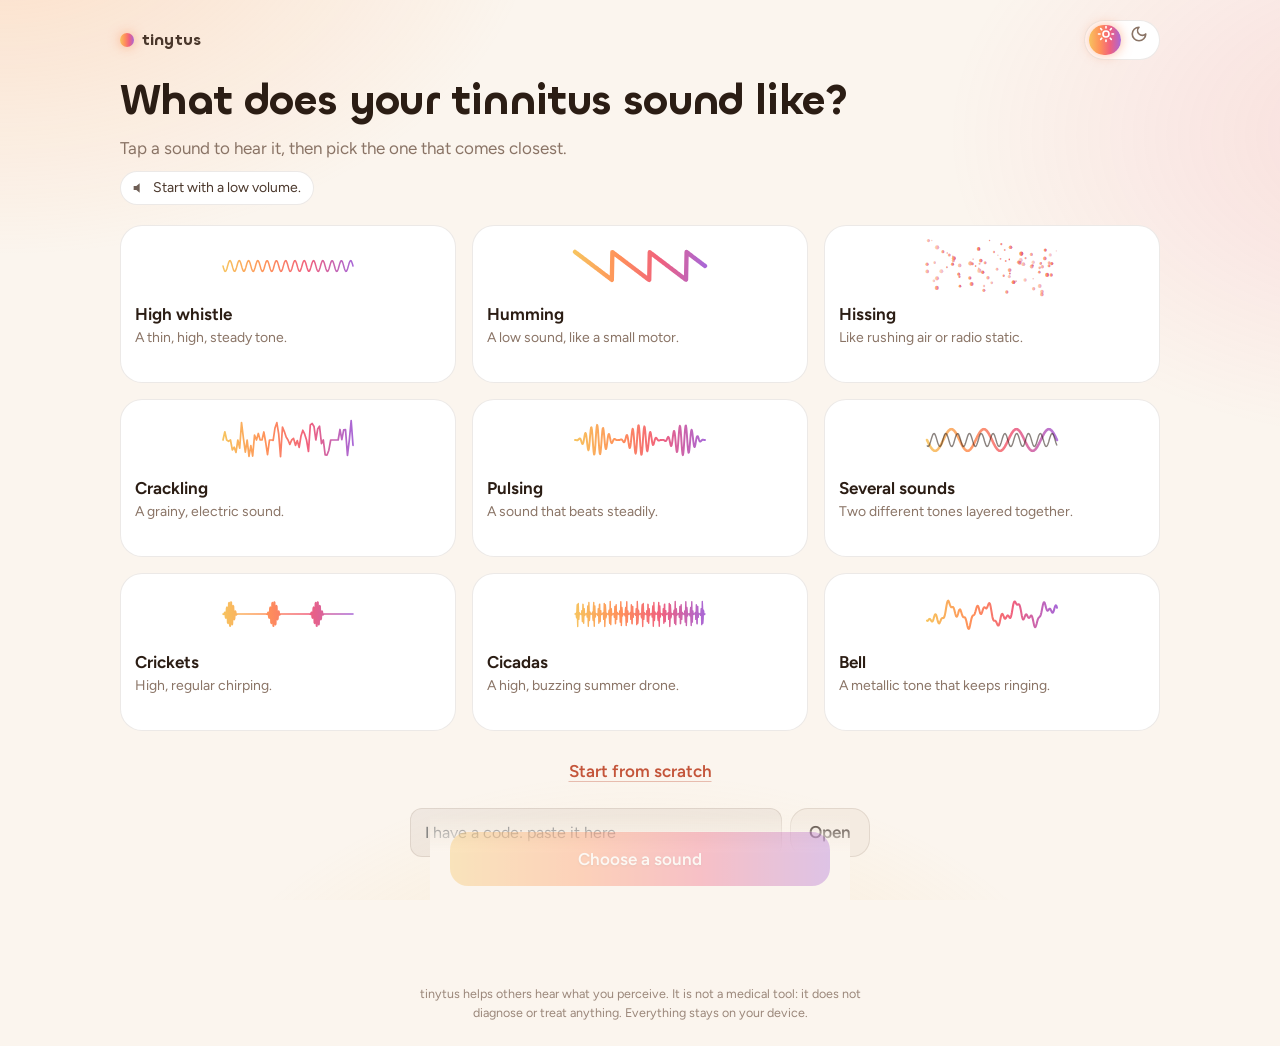
==== commit bf362206: "Home: show the code field directly instead of an "I have a code" link Co-Authored-By: Claude Opus 5." ====
--- a/index.html
+++ b/index.html
@@ -63,13 +63,12 @@
       </button>
       <div id="presets" class="tt-presets"></div>
       <button id="fromScratch" class="tt-link">Start from scratch</button>
-      <details class="code-entry">
-        <summary class="tt-link">I have a code</summary>
+      <div class="code-entry">
         <form class="code-form" data-code-form autocomplete="off">
-          <input class="tt-input" name="code" placeholder="Paste or type the code" aria-label="Sound code" autocapitalize="off" autocorrect="off" spellcheck="false">
+          <input class="tt-input" name="code" placeholder="I have a code: paste it here" aria-label="Sound code" autocapitalize="off" autocorrect="off" spellcheck="false" enterkeyhint="go">
           <button class="tt-btn tt-btn--secondary">Open</button>
         </form>
-      </details>
+      </div>
       <div class="tt-sticky"><button id="toEditor" class="tt-btn tt-btn--primary" disabled>Choose a sound</button></div>
     </section>
 
--- a/style.css
+++ b/style.css
@@ -472,9 +472,8 @@
 
 /* Sound code entry (home and editor) */
 .code-entry { text-align: center; }
-.code-entry summary { list-style: none; display: inline-block; cursor: pointer; margin-top: 4px; }
-.code-entry summary::-webkit-details-marker { display: none; }
 .code-form { display: flex; gap: 8px; max-width: 460px; margin: 8px auto 0; }
+.code-entry .code-form { margin-top: 14px; }
 .code-form .tt-input { margin: 0; flex: 1; font-size: 16px; }
 .code-form .tt-btn { width: auto; min-height: 46px; padding: 0 18px; }
 .tt-more-body .code-form { margin: 6px 0 8px; }
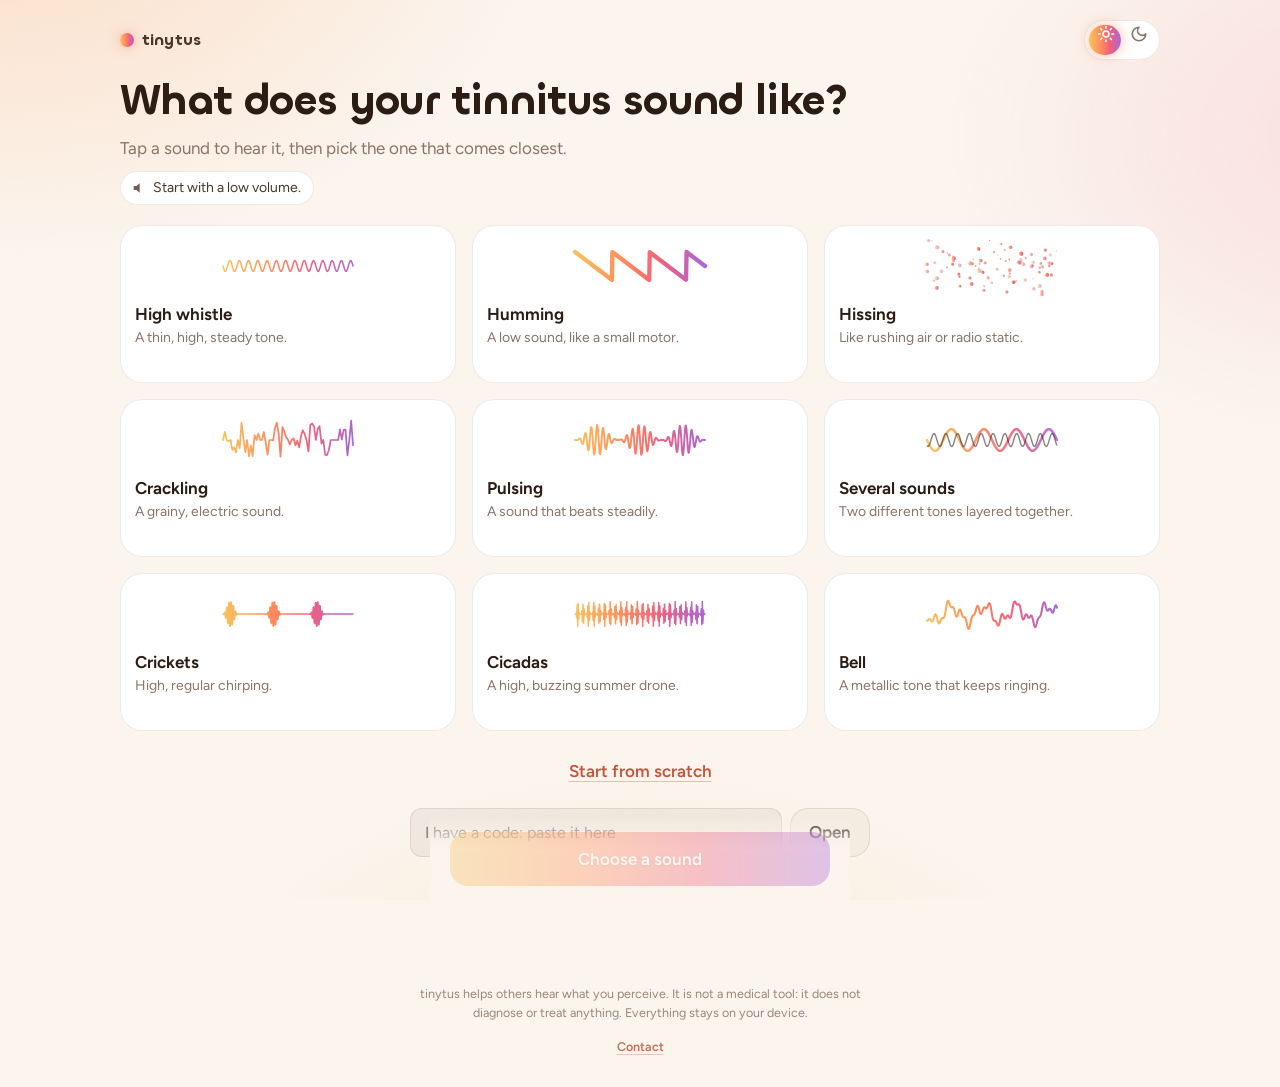
==== commit 301c55dc: "Footer: add a Contact link (mailto:tinytus@ijen.fr) Co-Authored-By: Claude Opus 5.5 <noreply@anthrop" ====
--- a/index.html
+++ b/index.html
@@ -180,47 +180,88 @@
       <button id="sharedNew" class="tt-link">Recreate my own tinnitus</button>
     </section>
 
-    <footer class="tt-foot">tinytus helps others hear what you perceive. It is not a medical tool: it does not diagnose or treat anything. Everything stays on your device.</footer>
+    <footer class="tt-foot">tinytus helps others hear what you perceive. It is not a medical tool: it does not diagnose or treat anything. Everything stays on your device.
+      <a class="foot-contact" href="mailto:tinytus@ijen.fr?subject=tinytus">Contact</a></footer>
   </main>
 
-  <dialog id="shareDialog" class="tt-dialog" aria-labelledby="shareTitle">
+  <dialog id="shareDialog" class="tt-dialog share-sheet" aria-labelledby="shareTitle">
     <form method="dialog"><button class="tt-icon-btn tt-dialog-close" aria-label="Close">×</button></form>
     <h2 id="shareTitle" class="tt-dialog-title">Share my tinnitus</h2>
-    <div class="tt-share-block">
-      <h3>Send a link</h3>
-      <p>Your loved ones listen in their browser, with no account or install.</p>
-      <input id="shareUrl" class="tt-input" readonly aria-label="Share link">
-      <div class="tt-row">
-        <button id="nativeShare" class="tt-btn tt-btn--primary">Share link</button>
-        <button id="copyLink" class="tt-btn tt-btn--secondary">Copy link</button>
-      </div>
+    <div class="share-main">
+      <button id="nativeShare" class="tt-btn tt-btn--primary"><svg aria-hidden="true"><use href="#i-share"/></svg>Share link</button>
+      <button id="copyLink" class="tt-btn tt-btn--secondary">Copy link</button>
     </div>
-    <div class="tt-share-block">
-      <h3>My code</h3>
-      <p>Keep this code to find your sound again. Enter it in tinytus to reopen it.</p>
-      <input id="shareCode" class="tt-input code-text" readonly aria-label="Sound code">
-      <div class="tt-row">
-        <button id="copyCode" class="tt-btn tt-btn--secondary">Copy</button>
-        <button id="saveCode" class="tt-btn tt-btn--secondary">Save</button>
-      </div>
+    <input id="shareUrl" class="offscreen" readonly tabindex="-1" aria-hidden="true">
+    <div class="share-code">
+      <span class="share-code-label">My code</span>
+      <input id="shareCode" class="code-text" readonly aria-label="Sound code">
+      <button id="copyCode" class="tt-chip">Copy</button>
+      <button id="saveCode" class="tt-chip">Save</button>
     </div>
-    <div class="tt-share-block">
-      <h3>Download the sound</h3>
-      <p>A 15-second audio file, created on your device.</p>
-      <button id="makeWav" class="tt-btn tt-btn--secondary">Create the audio file</button>
-      <div id="wavReady" hidden>
+    <div class="share-actions">
+      <button id="makeWav" class="share-row">
+        <svg aria-hidden="true" viewBox="0 0 24 24"><path d="M11 3h2v9.6l3.3-3.3 1.4 1.4L12 16.4l-5.7-5.7 1.4-1.4 3.3 3.3V3zM5 19h14v2H5z" fill="currentColor"/></svg>
+        <span><strong class="row-title">Download the sound</strong><small>A 15-second audio file</small></span><span class="chev">›</span>
+      </button>
+      <div id="wavReady" class="wav-ready" hidden>
         <audio id="wavPreview" controls preload="auto"></audio>
         <div class="tt-row">
           <a id="wavDownload" class="tt-btn tt-btn--secondary" download="my-tinnitus.wav">Save</a>
           <button id="wavShare" class="tt-btn tt-btn--primary" hidden>Share file</button>
         </div>
       </div>
+      <button id="openMask" class="share-row">
+        <svg aria-hidden="true" viewBox="0 0 24 24"><path d="M3 12h2v3H3zm4-4h2v11H7zm4-5h2v18h-2zm4 6h2v7h-2zm4 2h2v3h-2z" fill="currentColor"/></svg>
+        <span><strong>Measure masking</strong><small id="maskSummary"></small></span><span class="chev">›</span>
+      </button>
+      <button id="makeReport" class="share-row">
+        <svg aria-hidden="true" viewBox="0 0 24 24"><path d="M6 2h9l5 5v15H6V2zm8 1.5V8h4.5L14 3.5zM9 12h8v1.6H9V12zm0 3.5h8v1.6H9v-1.6z" fill="currentColor"/></svg>
+        <span><strong>Report for my doctor</strong><small>PDF to save or print</small></span><span class="chev">›</span>
+      </button>
     </div>
-    <div class="tt-share-block">
-      <h3>Report for my doctor</h3>
-      <p>A summary of your sound’s characteristics, to save as PDF or print.</p>
-      <button id="makeReport" class="tt-btn tt-btn--secondary">Create the report (PDF)</button>
-    </div>
+  </dialog>
+
+  <dialog id="maskDialog" class="tt-dialog" aria-labelledby="maskTitle">
+    <form method="dialog"><button class="tt-icon-btn tt-dialog-close" aria-label="Close">×</button></form>
+    <h2 id="maskTitle" class="tt-dialog-title">Masking test</h2>
+    <p class="mask-freq"></p>
+    <section class="tt-share-block mask-step" data-step="1">
+      <h3>1 · Hearing threshold</h3>
+      <p>Use headphones in a quiet place. Set your device volume to a normal level and do not change it during the test.</p>
+      <p data-i18n-html>Press Play, then raise the level slowly from the left until you can <strong>just</strong> hear the beeps.</p>
+      <div class="mask-level">
+          <button class="tt-icon-btn" data-step="-1" aria-label="Quieter">−</button>
+          <input type="range" class="tt-range" id="maskTone" min="-100" max="-30" step="0.5" aria-label="Level">
+          <button class="tt-icon-btn" data-step="1" aria-label="Louder">+</button>
+        </div>
+        <p class="tt-note mask-db"></p>
+      <div class="tt-row">
+        <button id="toneToggle" class="tt-btn tt-btn--secondary">Play</button>
+        <button id="toneDone" class="tt-btn tt-btn--primary">I just hear it</button>
+      </div>
+    </section>
+    <section class="tt-share-block mask-step" data-step="2" hidden>
+      <h3>2 · Masking level</h3>
+      <p data-i18n-html>Listen to your own tinnitus (no sound from tinytus). Raise the noise slowly until you <strong>no longer hear your tinnitus</strong>. Stop at the lowest level that does it.</p>
+      <div class="tt-seg" id="maskNoise"><button data-v="narrow" class="on">Narrow band</button><button data-v="broad">Broadband</button></div>
+      <div class="mask-level">
+          <button class="tt-icon-btn" data-step="-1" aria-label="Quieter">−</button>
+          <input type="range" class="tt-range" id="maskNoiseLevel" min="-100" max="-15" step="0.5" aria-label="Level">
+          <button class="tt-icon-btn" data-step="1" aria-label="Louder">+</button>
+        </div>
+        <p class="tt-note mask-db"></p>
+      <div class="tt-row">
+        <button id="noiseToggle" class="tt-btn tt-btn--secondary">Play</button>
+        <button id="noiseDone" class="tt-btn tt-btn--primary">My tinnitus is masked</button>
+      </div>
+      <button id="noiseMax" class="tt-link">Still audible at the maximum</button>
+    </section>
+    <section class="tt-share-block mask-step" data-step="3" hidden>
+      <h3>Result</h3>
+      <div id="maskResult"></div>
+      <div class="tt-row"><button id="maskRedo" class="tt-btn tt-btn--secondary">Start again</button><button id="maskClose" class="tt-btn tt-btn--primary">Done</button></div>
+    </section>
+    <p class="tt-note">A self-test with your own device: useful to follow your tinnitus over time, not a replacement for a hearing test by a professional.</p>
   </dialog>
 
   <div id="report" class="report"></div>
--- a/style.css
+++ b/style.css
@@ -505,3 +505,58 @@
 #report .r-notes p { margin: 0; padding: 18px 0 4px; border-bottom: 1px solid #ccc; color: #555; }
 #report .r-foot { margin-top: 22px; font-size: 10.5px; color: #777; }
 #report svg { -webkit-print-color-adjust: exact; print-color-adjust: exact; }
+
+#report .r-fund { font-size: 17px; font-weight: 700; }
+#report .r-small { font-size: 11px; margin: 4px 0 0; }
+#report .r-summary { margin: 16px 0 0; padding: 12px 16px; border: 1.5px solid #222; border-radius: 10px; break-inside: avoid; }
+#report .r-summary-title { font-weight: 700; margin: 0 0 6px; text-transform: none; }
+#report .r-summary p { margin: 2px 0; display: flex; align-items: baseline; gap: 8px; }
+#report .r-summary strong { font-size: 17px; }
+#report .r-summary i { width: 10px; height: 10px; border-radius: 50%; display: inline-block; -webkit-print-color-adjust: exact; print-color-adjust: exact; }
+#report table.r-harm { width: auto; margin-top: 6px; }
+#report table.r-harm th, #report table.r-harm td { width: auto; padding: 2px 18px 2px 0; border: 0; font-size: 11.5px; font-variant-numeric: tabular-nums; }
+#report table.r-harm th { color: #777; font-weight: 600; }
+
+/* Masking test */
+.mask-freq { margin: -6px 2px 12px; color: var(--muted); font-size: var(--fs-small); }
+.mask-step + .mask-step { margin-top: 0; }
+.mask-step p strong { color: var(--text); }
+.mask-level { display: flex; align-items: center; gap: 10px; margin: 6px 0 0; }
+.mask-level .tt-range { flex: 1; }
+.mask-level .tt-icon-btn { flex: none; font-size: 26px; }
+.mask-db { margin: 2px 0 12px; font-variant-numeric: tabular-nums; }
+#maskDialog .tt-link { margin-top: 10px; }
+.mask-summary { font-size: var(--fs-small); color: var(--text-soft); margin: -4px 0 12px; }
+.mask-table { width: 100%; border-collapse: collapse; margin: 4px 0 8px; font-variant-numeric: tabular-nums; }
+.mask-table th { text-align: left; font-weight: 500; color: var(--muted); padding: 6px 8px 6px 0; font-size: var(--fs-small); }
+.mask-table td { text-align: right; padding: 6px 0; border-bottom: 1px solid var(--line); white-space: nowrap; }
+#report .r-summary-mml { margin-top: 8px !important; padding-top: 8px; border-top: 1px solid #ddd; }
+
+/* Share sheet, compact */
+.offscreen { position: absolute; left: -9999px; width: 1px; height: 1px; opacity: 0; }
+.share-main { display: flex; gap: 10px; }
+.share-main .tt-btn { white-space: nowrap; }
+.share-main #nativeShare { flex: 1.4; }
+.share-main #copyLink { flex: 1; }
+.share-code { display: flex; align-items: center; gap: 8px; margin: 14px 0 6px; padding: 8px 8px 8px 14px; border: 1px solid var(--line); border-radius: var(--r-row); background: var(--surface); }
+.share-code-label { font-size: var(--fs-small); color: var(--muted); white-space: nowrap; }
+.share-code .code-text { flex: 1; min-width: 0; border: 0; background: none; color: var(--text); font-size: 15px; text-overflow: ellipsis; padding: 6px 0; }
+.share-code .tt-chip { min-height: 36px; padding: 0 12px; font-size: 14px; flex: none; }
+.share-actions { margin-top: 10px; border: 1px solid var(--line); border-radius: var(--r-row); background: var(--surface); overflow: hidden; }
+.share-row { display: flex; align-items: center; gap: 14px; width: 100%; padding: 14px 16px; text-align: left; border: 0; background: none; color: inherit; font: inherit; cursor: pointer; }
+.share-row + .share-row, .wav-ready + .share-row { border-top: 1px solid var(--line); }
+.share-row svg { width: 22px; height: 22px; flex: none; color: var(--link); }
+.share-row > span:not(.chev) { display: flex; flex-direction: column; min-width: 0; }
+.share-row strong { font-weight: 600; font-size: 16px; }
+.share-row small { color: var(--muted); font-size: 13px; }
+.share-row .chev { margin-left: auto; font-size: 22px; color: var(--muted); }
+.share-row:active { background: var(--surface-2); }
+.share-row:disabled { opacity: .6; }
+.wav-ready { padding: 0 16px 14px; }
+@media (max-width: 380px) { .share-code-label { display: none; } }
+
+/* Native modal dialogs stay fixed on the viewport (the design system's .tt-dialog sets position: relative,
+   which made the sheet open at the top of the page instead of over the current scroll position). */
+dialog.tt-dialog { position: fixed; inset: 0; max-height: 92vh; max-height: 92dvh; overscroll-behavior: contain; }
+@media (max-width: 600px) { dialog.tt-dialog { margin: auto 0 0; } }
+.foot-contact { display: block; width: max-content; margin: 10px auto 0; padding: 6px 10px; color: var(--link); font-weight: 600; text-decoration: underline; text-underline-offset: 3px; text-decoration-color: var(--link-underline); }
